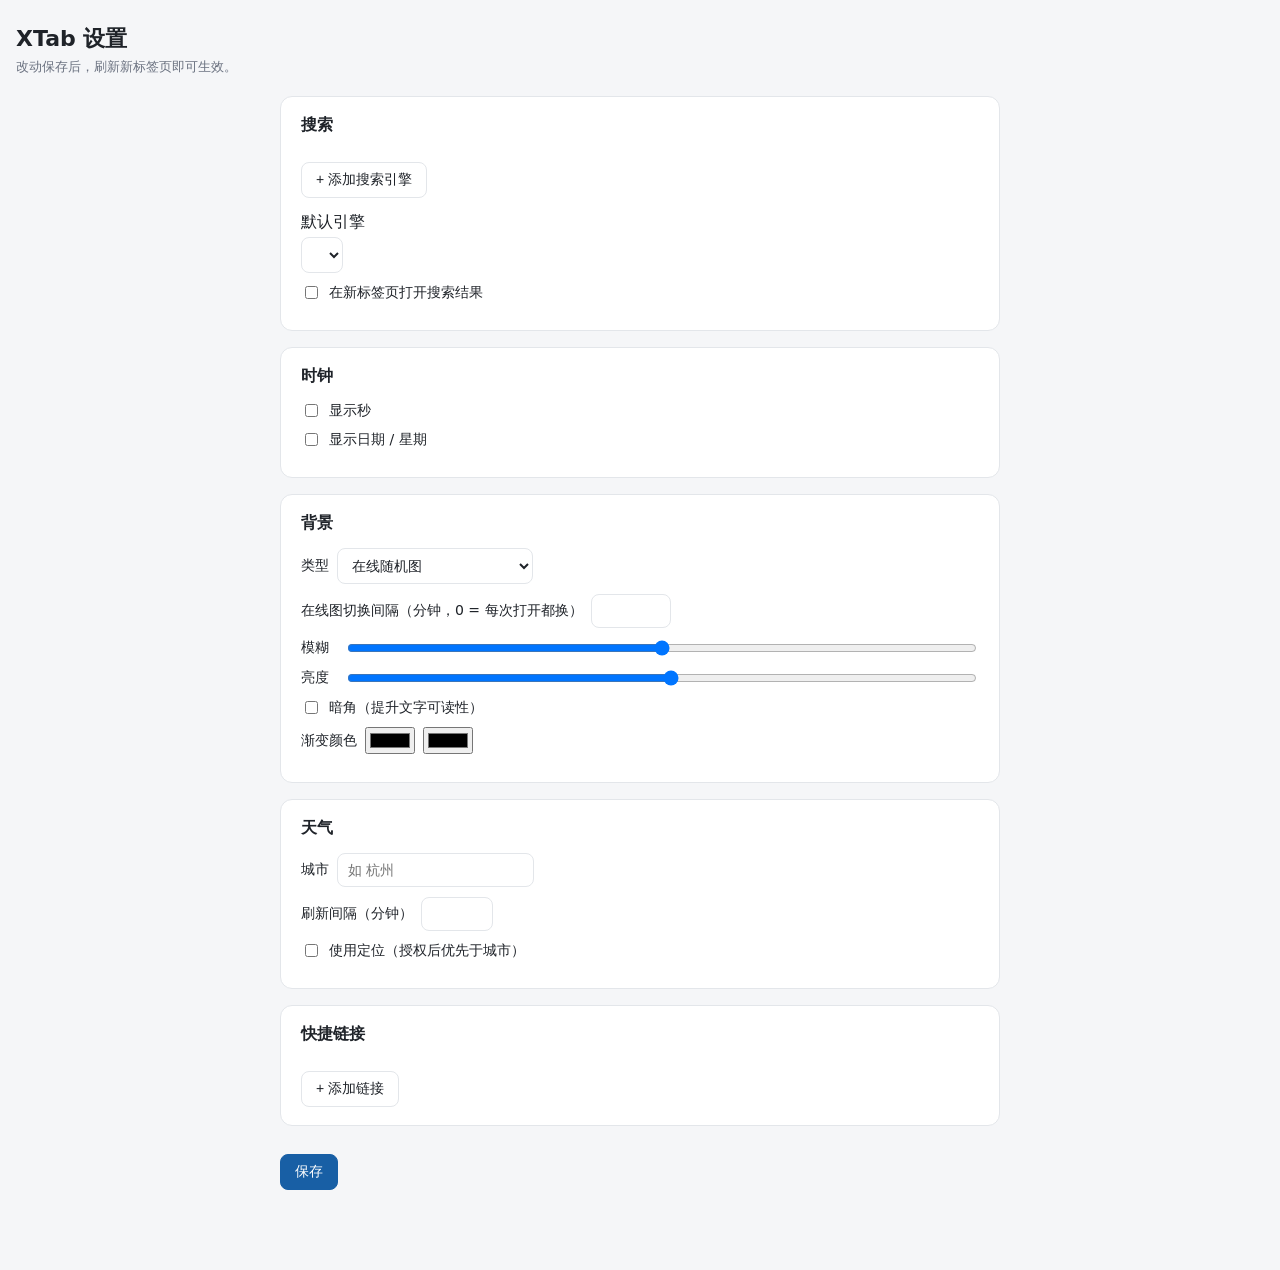
==== options.html @ 269e1a03 "init" ====
<!doctype html>
<html lang="zh-CN">
<head>
  <meta charset="utf-8" />
  <meta name="viewport" content="width=device-width, initial-scale=1" />
  <title>XTab 设置</title>
  <link rel="stylesheet" href="options.css" />
</head>
<body>
  <header>
    <h1>XTab 设置</h1>
    <p class="hint">改动保存后，刷新新标签页即可生效。</p>
  </header>

  <section class="card">
    <h2>搜索</h2>
    <div id="engine-list" class="list"></div>
    <button id="add-engine" class="btn">+ 添加搜索引擎</button>
    <p style="margin:14px 0 4px">默认引擎</p>
    <select id="default-engine" class="inp"></select>
    <label class="ck"><input type="checkbox" id="open-newtab" /> 在新标签页打开搜索结果</label>
  </section>

  <section class="card">
    <h2>时钟</h2>
    <label class="ck"><input type="checkbox" id="clk-sec" /> 显示秒</label>
    <label class="ck"><input type="checkbox" id="clk-date" /> 显示日期 / 星期</label>
  </section>

  <section class="card">
    <h2>背景</h2>
    <label class="ck">类型
      <select id="bg-type" class="inp">
        <option value="online">在线随机图</option>
        <option value="gradient">纯色渐变</option>
        <option value="custom">自定义（暂用渐变兜底）</option>
      </select>
    </label>
    <label class="ck">在线图切换间隔（分钟，0 = 每次打开都换）
      <input type="number" id="bg-interval" class="inp" min="0" max="1440" />
    </label>
    <label class="ck">模糊 <span id="bg-blur-v"></span>
      <input type="range" id="bg-blur" min="0" max="20" step="1" />
    </label>
    <label class="ck">亮度 <span id="bg-bright-v"></span>
      <input type="range" id="bg-bright" min="0.3" max="1" step="0.02" />
    </label>
    <label class="ck"><input type="checkbox" id="bg-vig" /> 暗角（提升文字可读性）</label>
    <div class="ck">
      渐变颜色
      <input type="color" id="bg-grad0" />
      <input type="color" id="bg-grad1" />
    </div>
  </section>

  <section class="card">
    <h2>天气</h2>
    <label class="ck">城市
      <input type="text" id="w-city" class="inp" placeholder="如 杭州" />
    </label>
    <label class="ck">刷新间隔（分钟）
      <input type="number" id="w-int" class="inp" min="5" max="240" />
    </label>
    <label class="ck"><input type="checkbox" id="w-geo" /> 使用定位（授权后优先于城市）</label>
  </section>

  <section class="card">
    <h2>快捷链接</h2>
    <div id="link-list" class="list"></div>
    <button id="add-link" class="btn">+ 添加链接</button>
  </section>

  <div class="savebar">
    <button id="save" class="btn primary">保存</button>
    <span id="saved" class="saved"></span>
  </div>

  <script type="module" src="options.js"></script>
</body>
</html>
---- options.css ----
:root {
  --bg: #f5f6f8;
  --card: #ffffff;
  --text: #1f2329;
  --muted: #6b7280;
  --line: #e3e6ea;
  --brand: #185fa5;
}
* {
  box-sizing: border-box;
}
body {
  margin: 0;
  background: var(--bg);
  color: var(--text);
  font-family: -apple-system, "Segoe UI", "Microsoft YaHei", system-ui, sans-serif;
  padding: 24px 16px 80px;
}
header h1 {
  margin: 0 0 4px;
  font-size: 22px;
}
.hint {
  margin: 0 0 20px;
  color: var(--muted);
  font-size: 13px;
}
.card {
  background: var(--card);
  border: 1px solid var(--line);
  border-radius: 12px;
  padding: 18px 20px;
  margin: 0 auto 16px;
  max-width: 720px;
}
.card h2 {
  margin: 0 0 14px;
  font-size: 16px;
}
.list {
  display: flex;
  flex-direction: column;
  gap: 10px;
}
.row {
  display: flex;
  gap: 8px;
  align-items: center;
}
.row .wide {
  flex: 1;
}
.inp {
  padding: 8px 10px;
  border: 1px solid var(--line);
  border-radius: 8px;
  font-size: 14px;
  background: #fff;
  color: var(--text);
}
.ck {
  display: flex;
  align-items: center;
  gap: 8px;
  margin: 10px 0;
  font-size: 14px;
}
.btn {
  margin-top: 12px;
  padding: 8px 14px;
  border: 1px solid var(--line);
  border-radius: 8px;
  background: #fff;
  color: var(--text);
  cursor: pointer;
  font-size: 14px;
}
.btn:hover {
  border-color: var(--brand);
}
.btn.primary {
  background: var(--brand);
  border-color: var(--brand);
  color: #fff;
}
.btn-sm {
  padding: 6px 10px;
  border: 1px solid var(--line);
  border-radius: 8px;
  background: #fff;
  cursor: pointer;
}
.savebar {
  max-width: 720px;
  margin: 0 auto;
  display: flex;
  align-items: center;
  gap: 14px;
}
.saved {
  color: #1d9e75;
  font-size: 14px;
}
input[type="range"] {
  flex: 1;
}
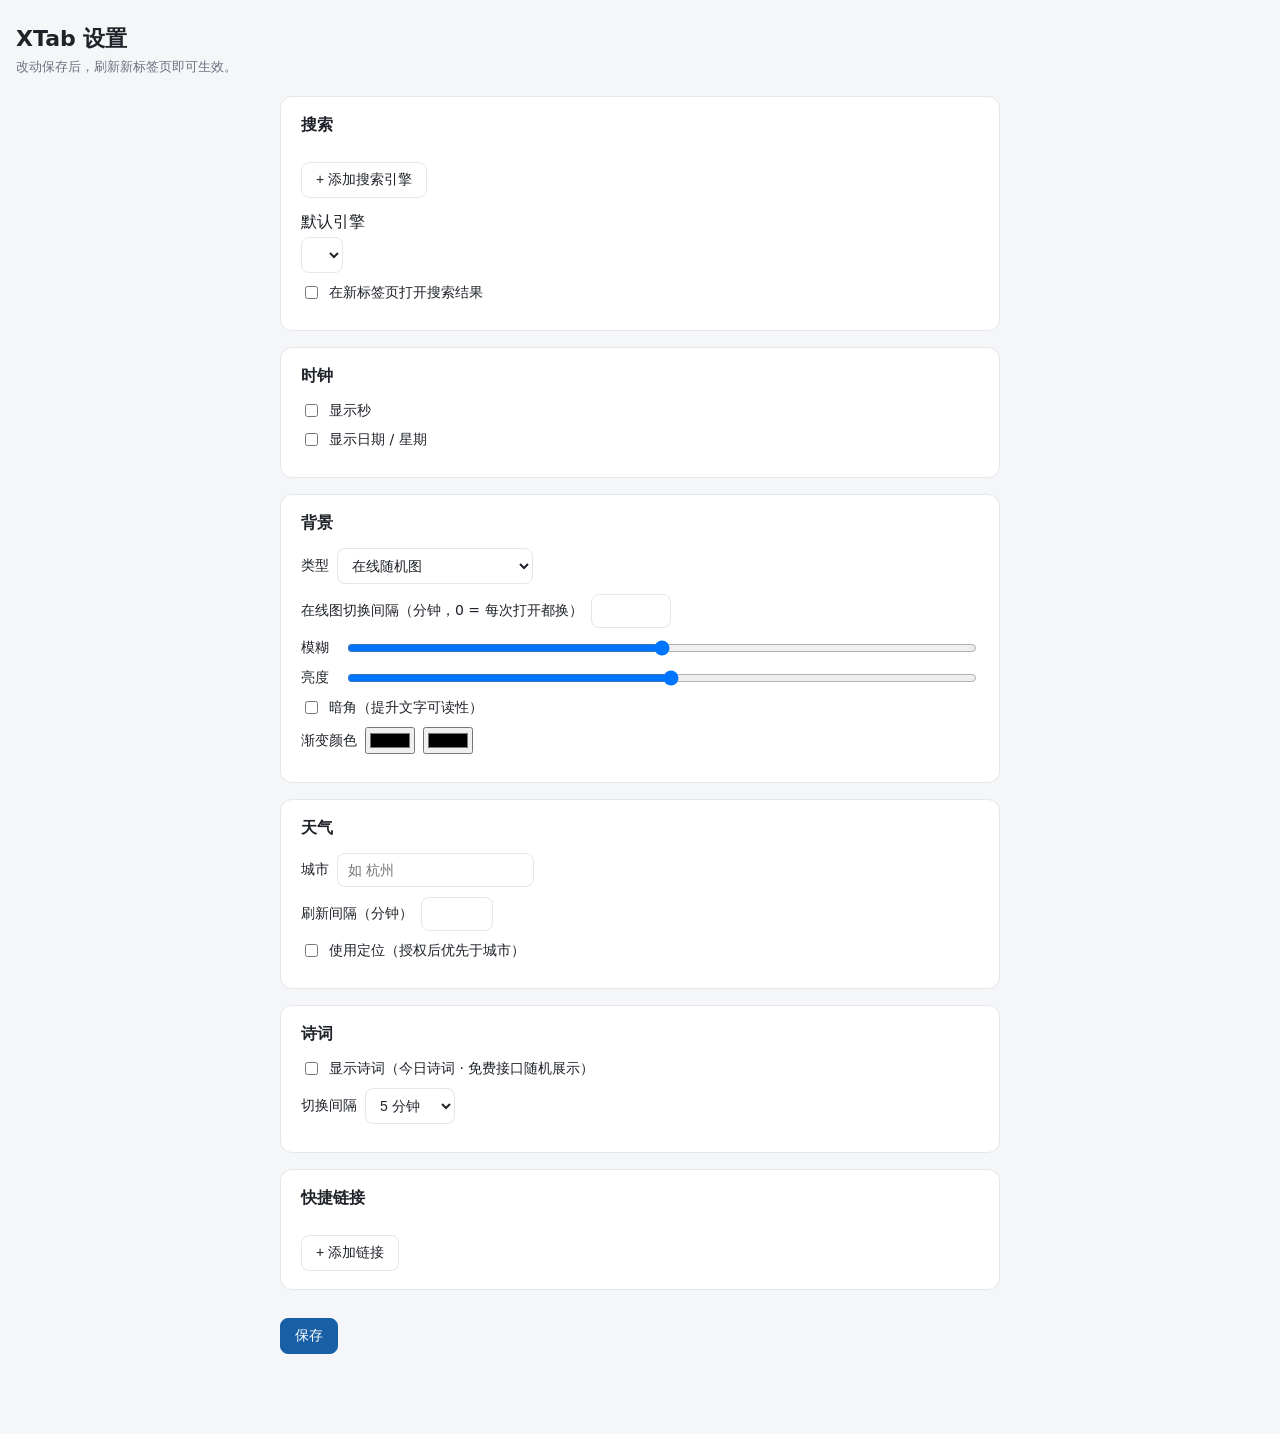
==== commit f4fbeaba: "feat(poetry): add periodic poetry display via free API 新增 js/modules/poetry.js：调用 v1.jinrishici.com " ====
--- a/options.html
+++ b/options.html
@@ -65,6 +65,19 @@
   </section>
 
   <section class="card">
+    <h2>诗词</h2>
+    <label class="ck"><input type="checkbox" id="po-enabled" /> 显示诗词（今日诗词 · 免费接口随机展示）</label>
+    <label class="ck">切换间隔
+      <select id="po-int" class="inp">
+        <option value="5">5 分钟</option>
+        <option value="15">15 分钟</option>
+        <option value="30">30 分钟</option>
+        <option value="60">60 分钟</option>
+      </select>
+    </label>
+  </section>
+
+  <section class="card">
     <h2>快捷链接</h2>
     <div id="link-list" class="list"></div>
     <button id="add-link" class="btn">+ 添加链接</button>
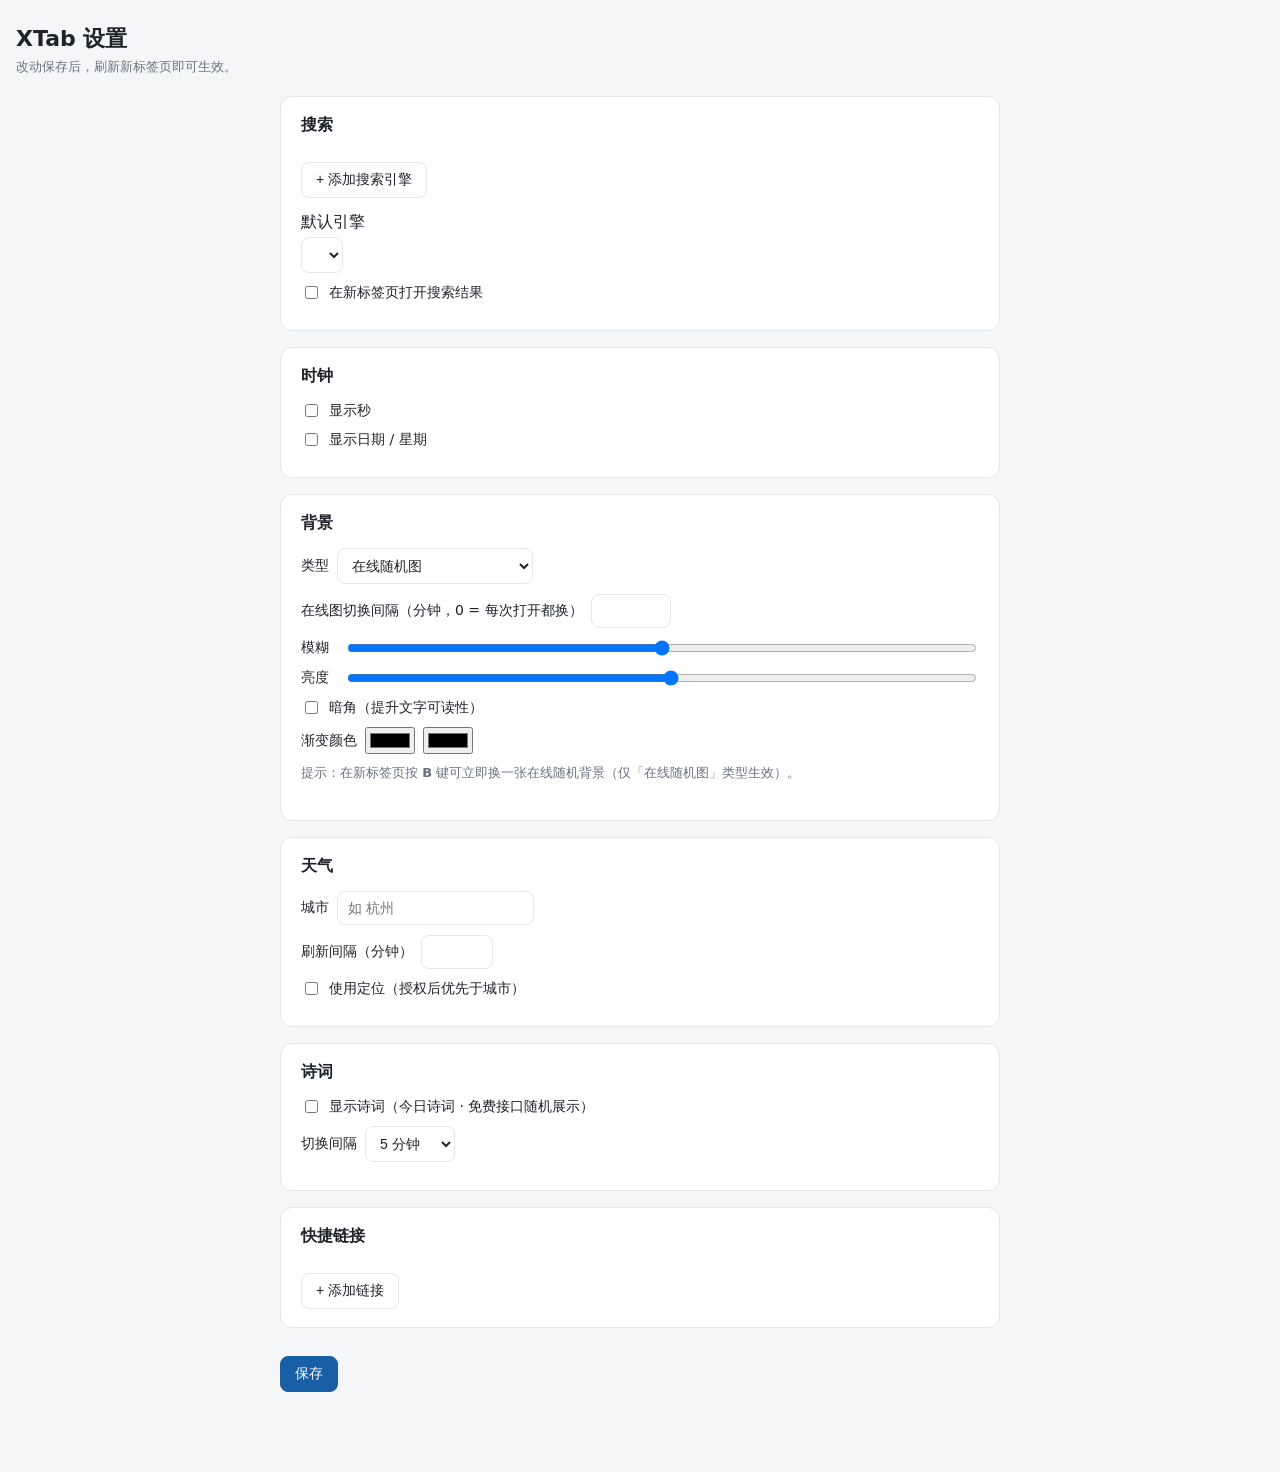
==== commit 15403cf4: "feat(background): 按 B 键手动换背景，含工作中态提示与结果反馈 新增手动换背景快捷键：在页面（新标签页始终获焦）用 document 级 keydown 监听裸键 B，避开 chr" ====
--- a/options.html
+++ b/options.html
@@ -51,6 +51,7 @@
       <input type="color" id="bg-grad0" />
       <input type="color" id="bg-grad1" />
     </div>
+    <p class="hint">提示：在新标签页按 <b>B</b> 键可立即换一张在线随机背景（仅「在线随机图」类型生效）。</p>
   </section>
 
   <section class="card">
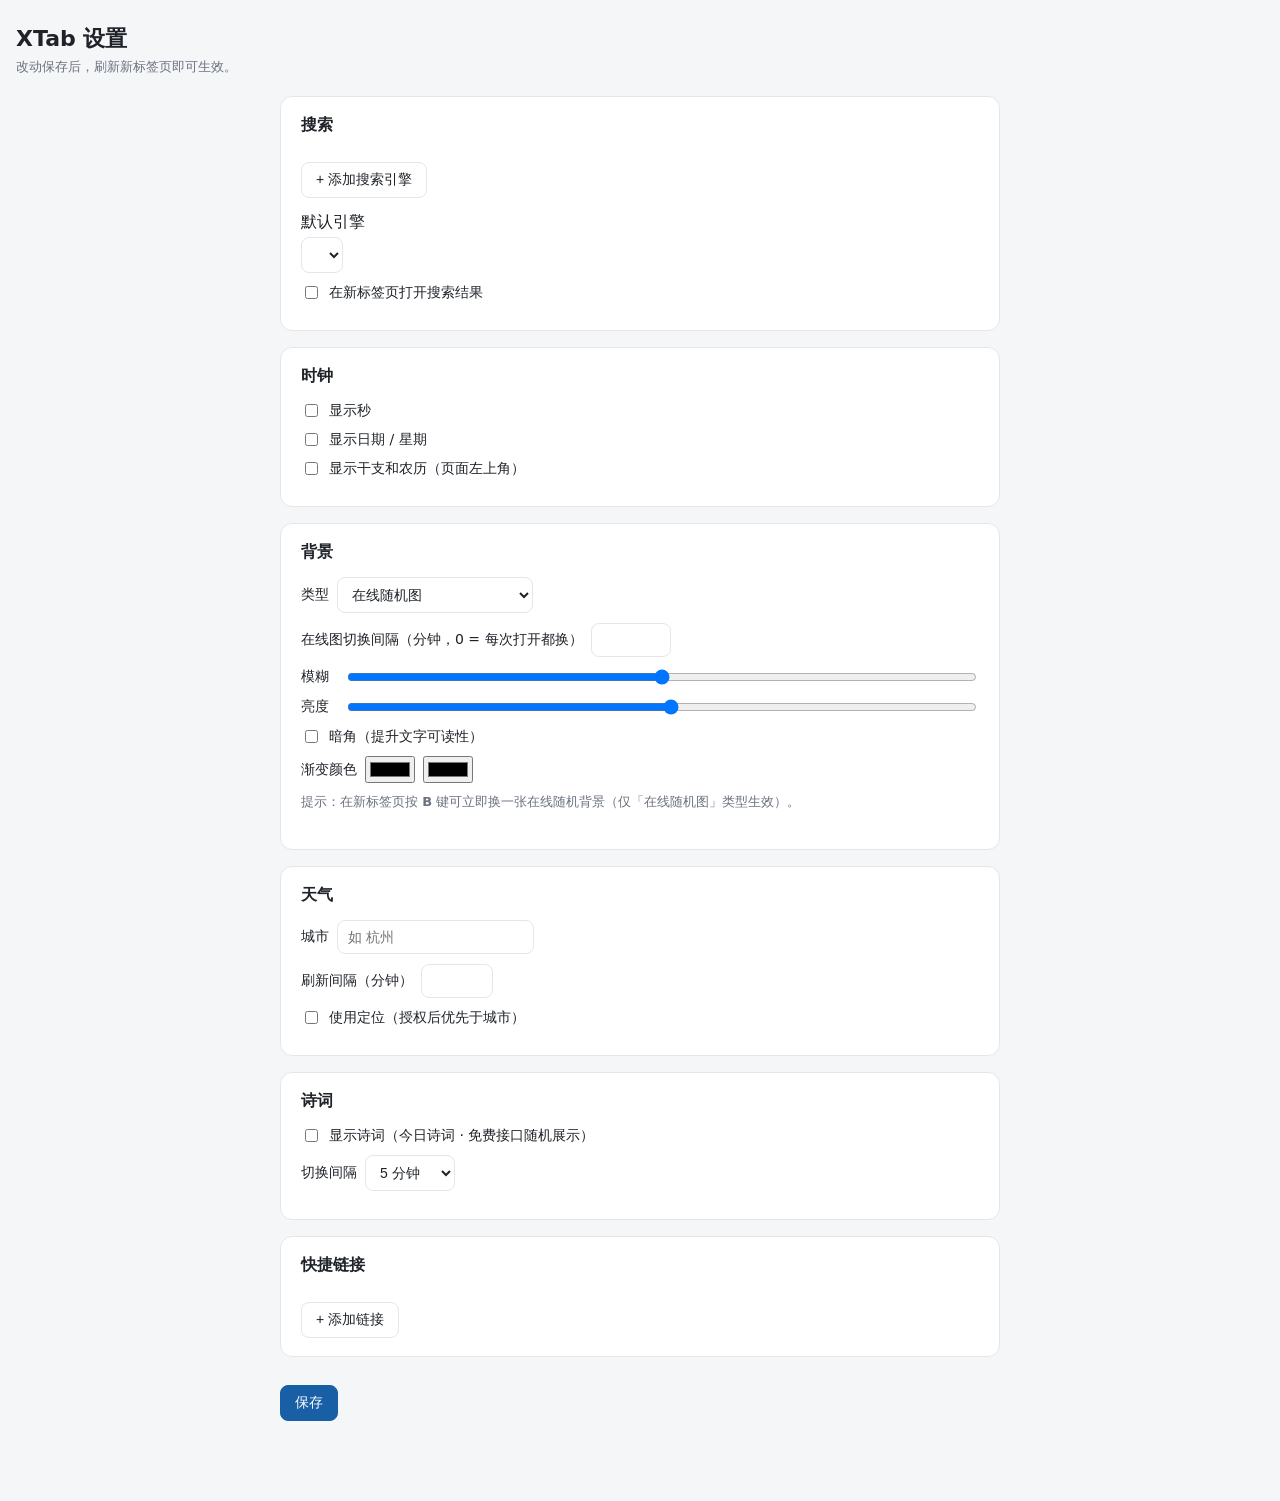
==== commit 54f88f33: "feat(lunar): 干支农历改为左上角八字三柱徽标 - 移除页面中间「丙午年 九月初四」行，改为左上角 #lunar-badge 八字三柱（二〇二六年九月初四日 丙午年戊戌月庚申日） - lun" ====
--- a/options.html
+++ b/options.html
@@ -25,6 +25,7 @@
     <h2>时钟</h2>
     <label class="ck"><input type="checkbox" id="clk-sec" /> 显示秒</label>
     <label class="ck"><input type="checkbox" id="clk-date" /> 显示日期 / 星期</label>
+    <label class="ck"><input type="checkbox" id="lunar-enabled" /> 显示干支和农历（页面左上角）</label>
   </section>
 
   <section class="card">
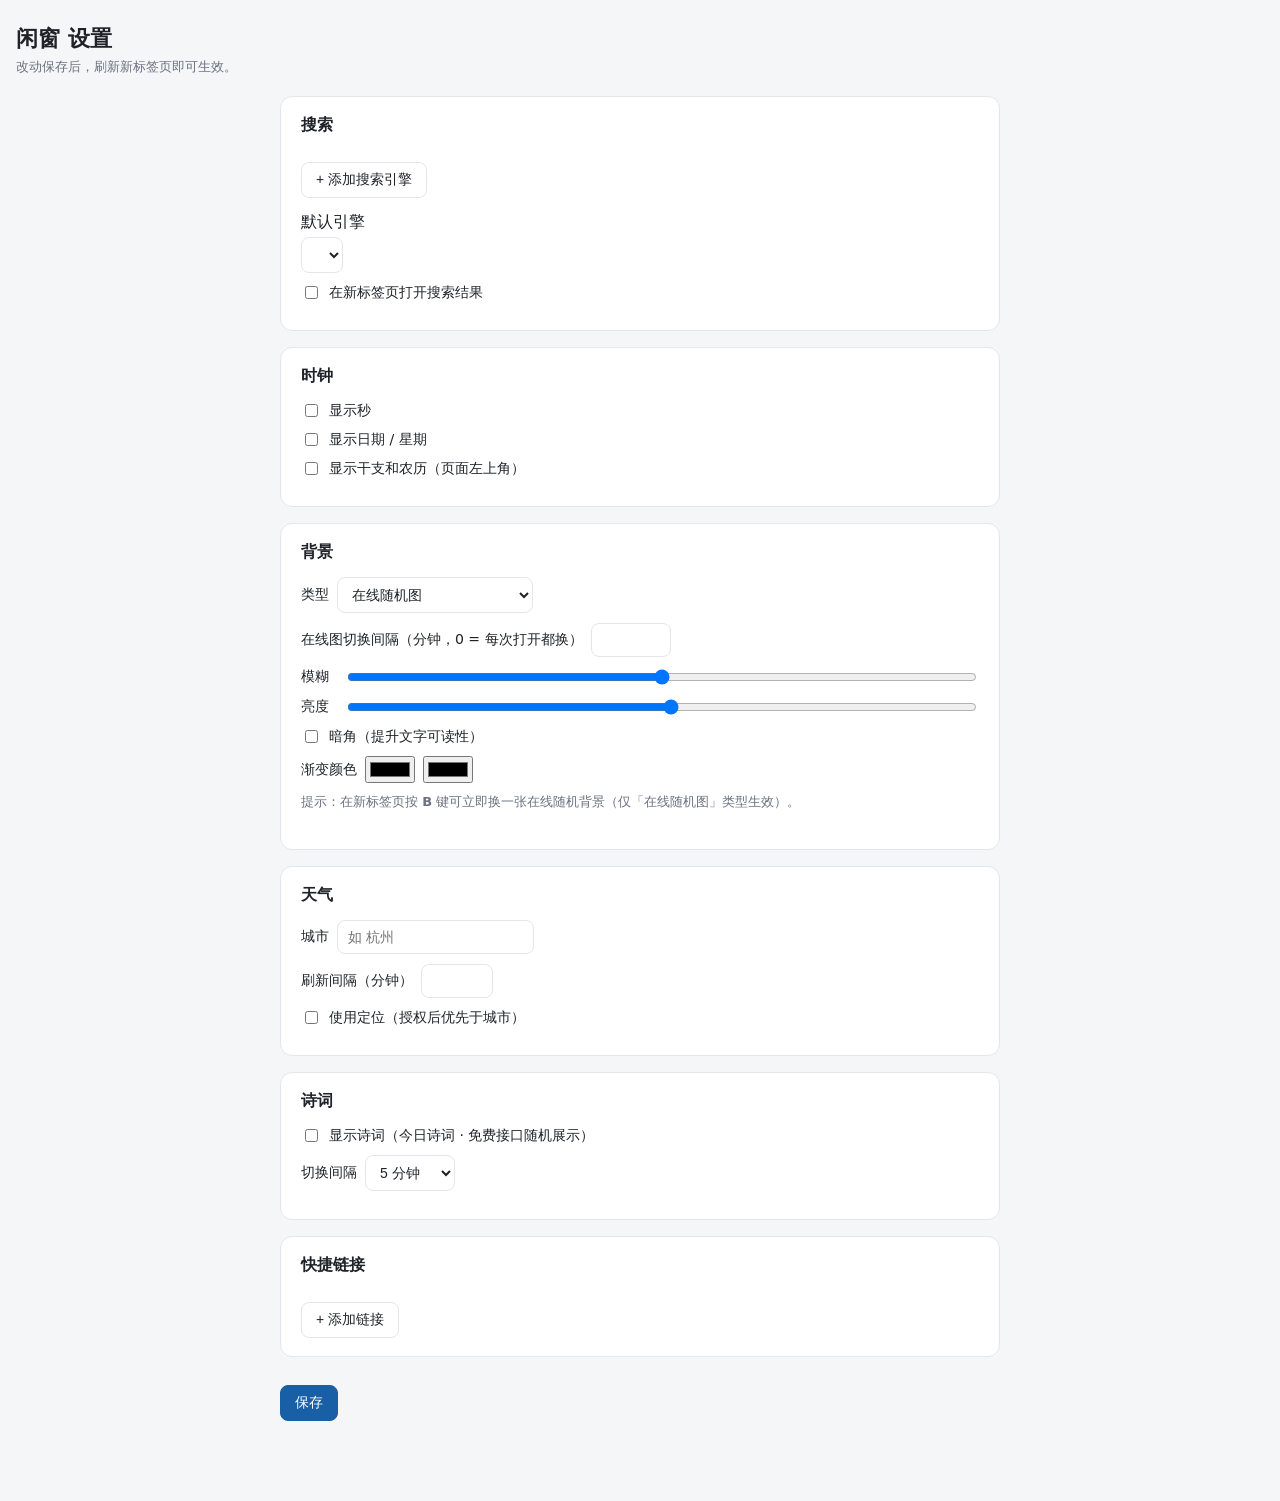
==== commit 399a5443: "feat(brand): 换用 logo.png 图标并补全标签页 favicon - 图标源由根目录 icon.png 换成 images/logo.png（绿色「闲窗」字形）；   生成时裁掉四周" ====
--- a/options.html
+++ b/options.html
@@ -3,12 +3,14 @@
 <head>
   <meta charset="utf-8" />
   <meta name="viewport" content="width=device-width, initial-scale=1" />
-  <title>XTab 设置</title>
+  <title>闲窗 设置</title>
+  <link rel="icon" href="icons/favicon.ico" sizes="any" />
+  <link rel="icon" type="image/png" sizes="32x32" href="icons/icon32.png" />
   <link rel="stylesheet" href="options.css" />
 </head>
 <body>
   <header>
-    <h1>XTab 设置</h1>
+    <h1>闲窗 设置</h1>
     <p class="hint">改动保存后，刷新新标签页即可生效。</p>
   </header>
 
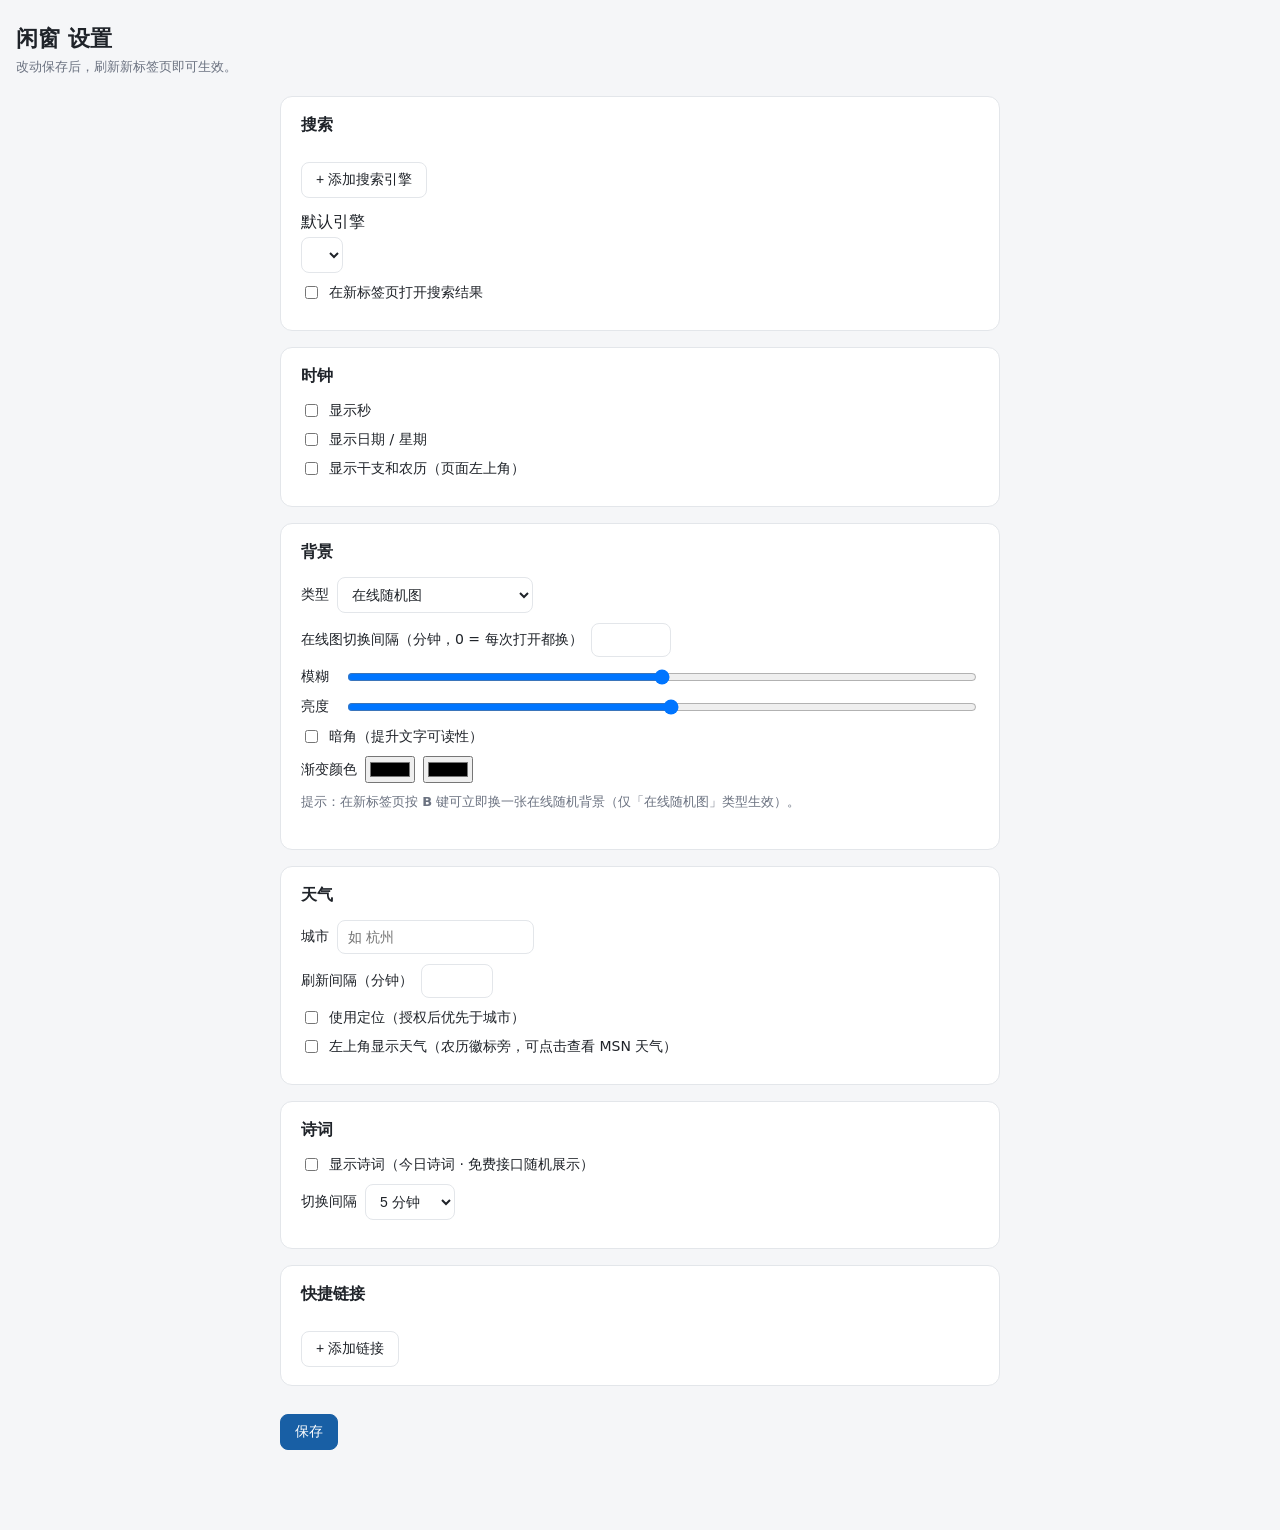
==== commit 2101b2fd: "refactor(badge): 农历与天气显隐解耦，新增独立天气开关 - settings.js：weather 新增 showBadge（默认开启），控制左上角徽标右侧天气中文与 MSN 链接 -" ====
--- a/options.html
+++ b/options.html
@@ -66,6 +66,7 @@
       <input type="number" id="w-int" class="inp" min="5" max="240" />
     </label>
     <label class="ck"><input type="checkbox" id="w-geo" /> 使用定位（授权后优先于城市）</label>
+    <label class="ck"><input type="checkbox" id="w-badge" /> 左上角显示天气（农历徽标旁，可点击查看 MSN 天气）</label>
   </section>
 
   <section class="card">
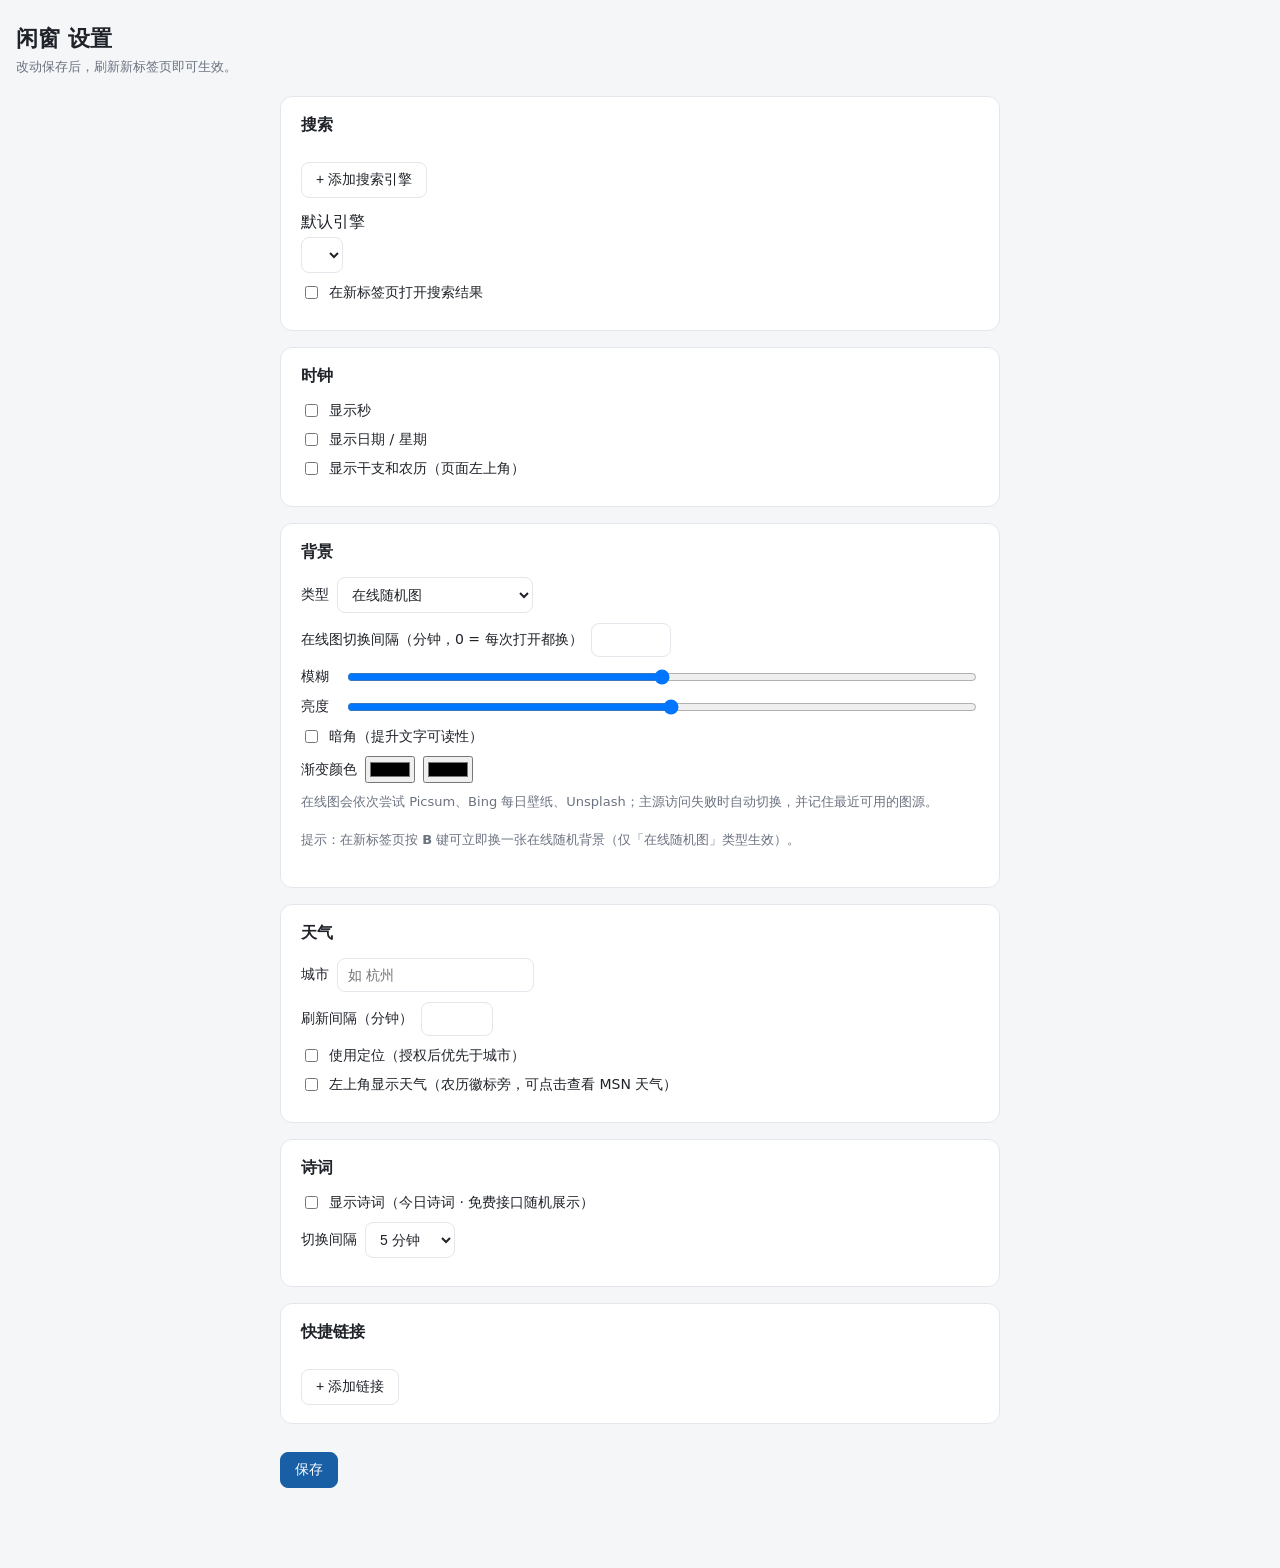
==== commit 464e2856: "fix(background): 背景图库自动降级并修复换图链路异常 - 新增多图源降级：Picsum → Bing 每日壁纸 → Unsplash 精选，失败源 1 小时降权并记住最近可用源，避免每" ====
--- a/options.html
+++ b/options.html
@@ -54,6 +54,7 @@
       <input type="color" id="bg-grad0" />
       <input type="color" id="bg-grad1" />
     </div>
+    <p class="hint">在线图会依次尝试 Picsum、Bing 每日壁纸、Unsplash；主源访问失败时自动切换，并记住最近可用的图源。</p>
     <p class="hint">提示：在新标签页按 <b>B</b> 键可立即换一张在线随机背景（仅「在线随机图」类型生效）。</p>
   </section>
 
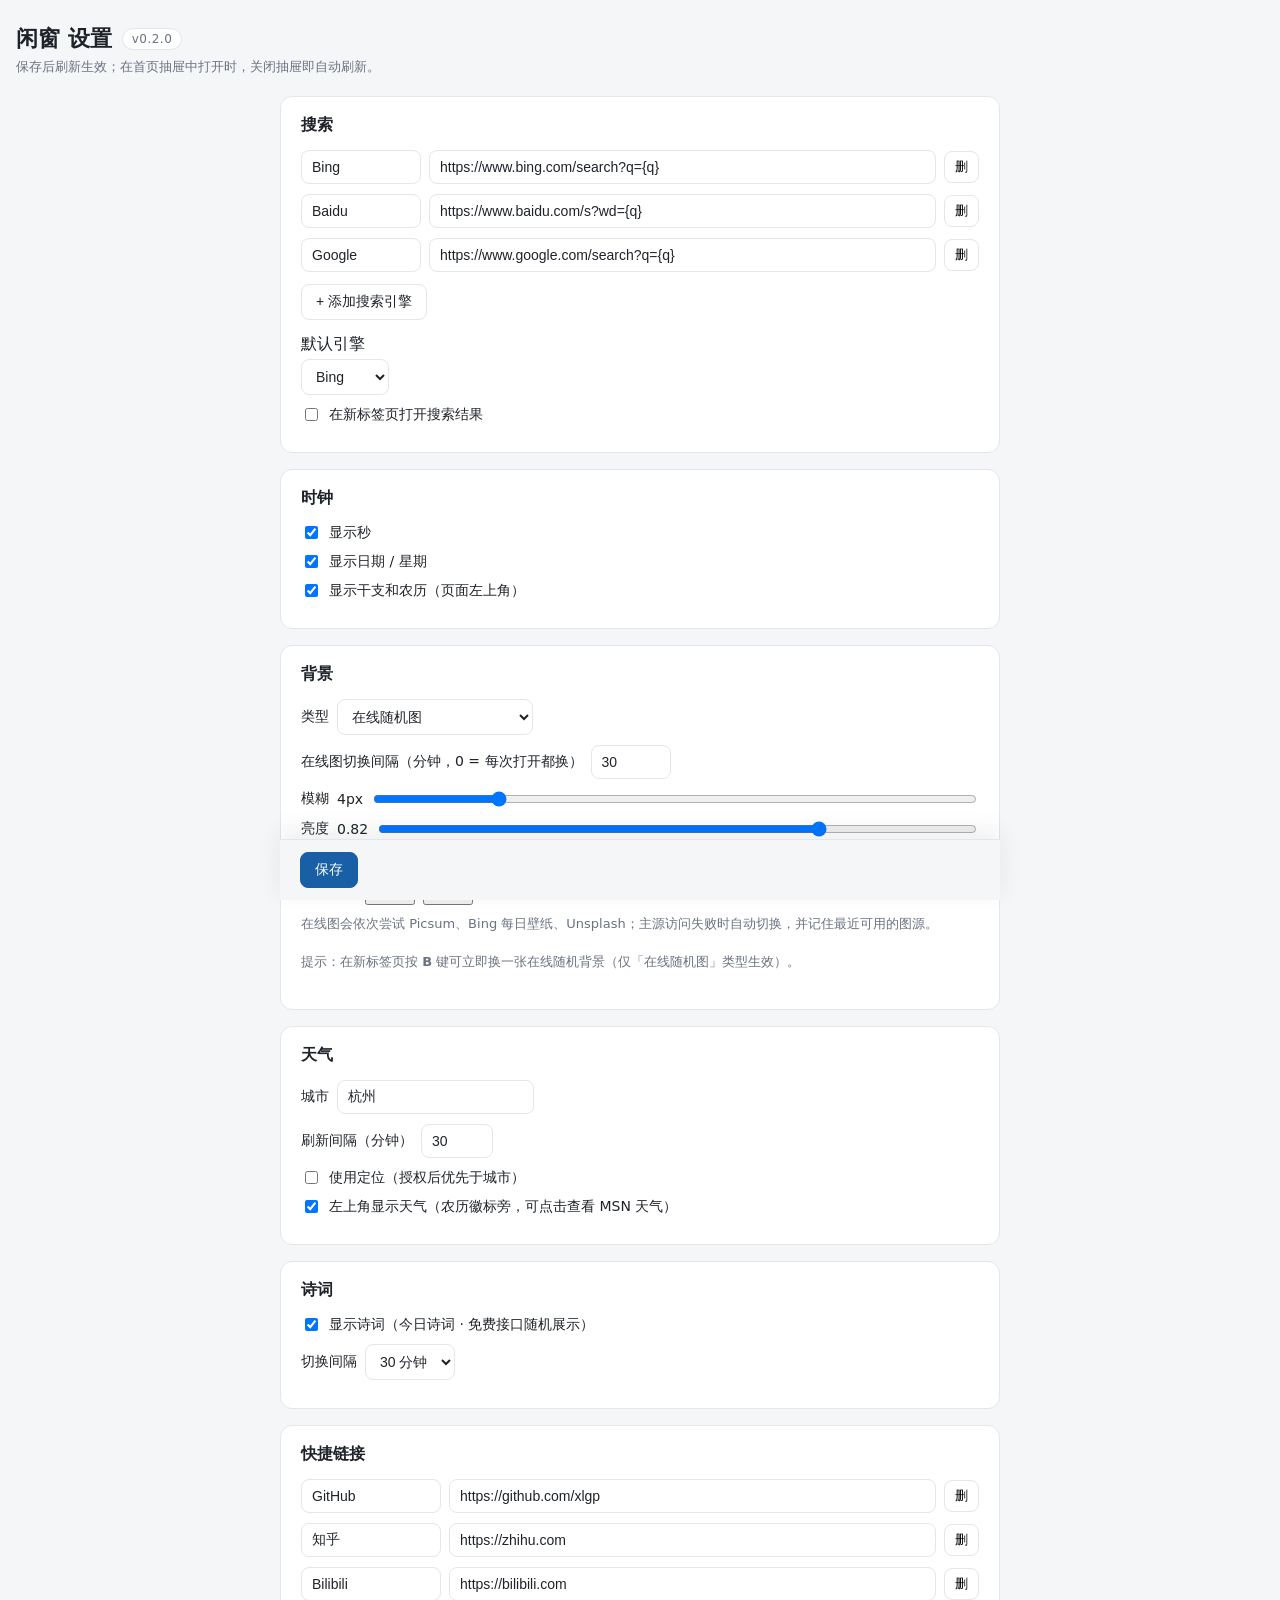
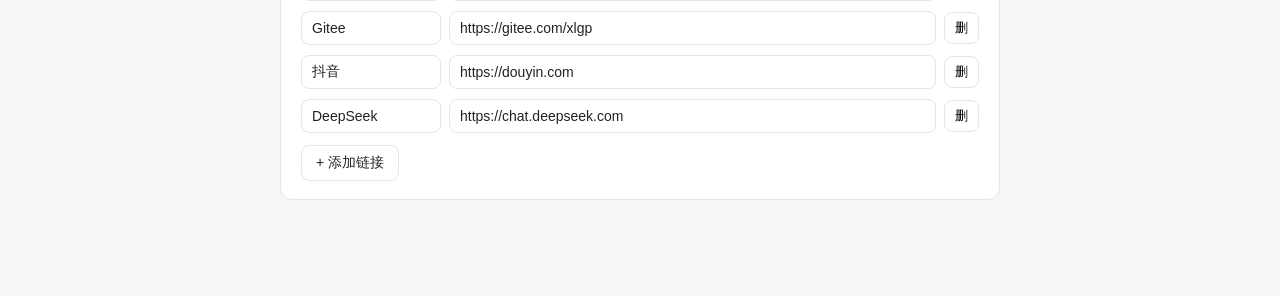
==== commit 22a21219: "feat(settings): 设置改为首页侧滑抽屉并固定保存栏，版本升至 0.2.0 - 新增 settingsOverlay：右侧满高 iframe 内嵌 options.html，Esc/遮罩/" ====
--- a/options.html
+++ b/options.html
@@ -3,15 +3,15 @@
 <head>
   <meta charset="utf-8" />
   <meta name="viewport" content="width=device-width, initial-scale=1" />
-  <title>闲窗 设置</title>
+  <title>闲窗 设置 -- 偷得浮生半日闲</title>
   <link rel="icon" href="icons/favicon.ico" sizes="any" />
   <link rel="icon" type="image/png" sizes="32x32" href="icons/icon32.png" />
   <link rel="stylesheet" href="options.css" />
 </head>
 <body>
   <header>
-    <h1>闲窗 设置</h1>
-    <p class="hint">改动保存后，刷新新标签页即可生效。</p>
+    <h1>闲窗 设置 <span id="app-version" class="ver" hidden></span></h1>
+    <p class="hint">保存后刷新生效；在首页抽屉中打开时，关闭抽屉即自动刷新。</p>
   </header>
 
   <section class="card">
--- a/options.css
+++ b/options.css
@@ -19,6 +19,26 @@
 header h1 {
   margin: 0 0 4px;
   font-size: 22px;
+  display: flex;
+  align-items: center;
+  gap: 10px;
+}
+
+.ver {
+  display: inline-block;
+  padding: 3px 9px;
+  border: 1px solid var(--line);
+  border-radius: 999px;
+  background: var(--card);
+  color: var(--muted);
+  font-size: 12px;
+  font-weight: 400;
+  letter-spacing: 0.5px;
+  white-space: nowrap;
+}
+
+.ver[hidden] {
+  display: none;
 }
 .hint {
   margin: 0 0 20px;
@@ -91,11 +111,24 @@
   cursor: pointer;
 }
 .savebar {
+  /* 固定在视口底部（iframe 抽屉内即抽屉底部），宽度和卡片同轴对齐 */
+  position: fixed;
+  left: 0;
+  right: 0;
+  bottom: 0;
   max-width: 720px;
   margin: 0 auto;
+  padding: 12px 20px calc(12px + env(safe-area-inset-bottom));
   display: flex;
   align-items: center;
   gap: 14px;
+  background: var(--bg);
+  border-top: 1px solid var(--line);
+  box-shadow: 0 -8px 24px rgba(31, 35, 41, 0.08);
+}
+
+.savebar .btn {
+  margin-top: 0;
 }
 .saved {
   color: #1d9e75;
